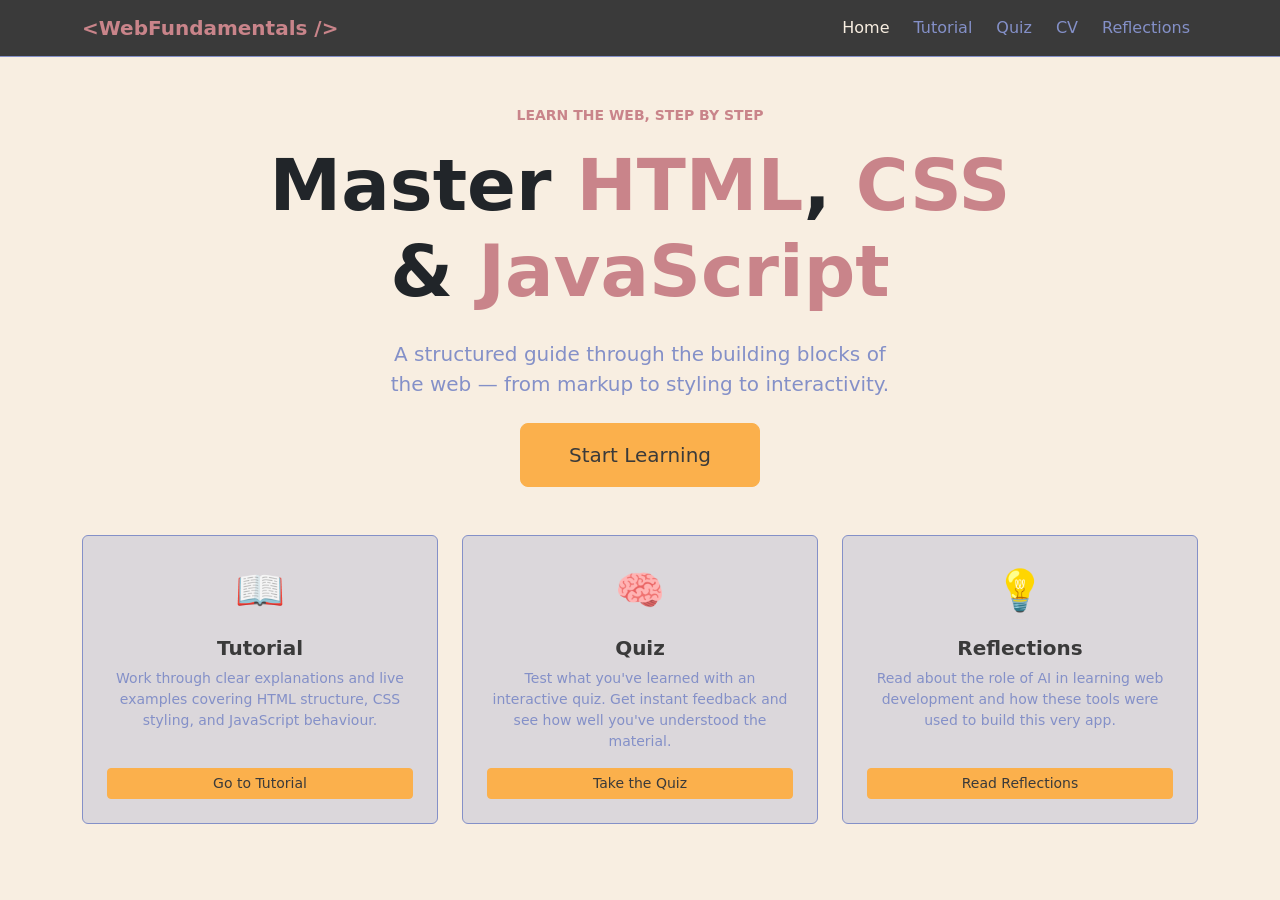
==== index.html @ 0c9282ce "index page" ====
<!DOCTYPE html>
<html lang="en">
<head>
  <meta charset="UTF-8">
  <meta name="viewport" content="width=device-width, initial-scale=1.0">
  <title>Web Fundamentals</title>
  <link href="https://cdn.jsdelivr.net/npm/bootstrap@5.3.0/dist/css/bootstrap.min.css" rel="stylesheet">
  <link rel="stylesheet" href="css/styles.css">
</head>
<body>

  <!-- Navbar -->
  <nav class="navbar navbar-expand-lg navbar-dark bg-dark border-bottom border-secondary">
    <div class="container">
      <a class="navbar-brand text-info fw-bold" href="index.html">&lt;WebFundamentals /&gt;</a>
      <button class="navbar-toggler" type="button" data-bs-toggle="collapse" data-bs-target="#navMenu"
        aria-controls="navMenu" aria-expanded="false" aria-label="Toggle navigation">
        <span class="navbar-toggler-icon"></span>
      </button>
      <div class="collapse navbar-collapse" id="navMenu">
        <ul class="navbar-nav ms-auto gap-2">
          <li class="nav-item"><a class="nav-link active text-light" href="index.html">Home</a></li>
          <li class="nav-item"><a class="nav-link text-secondary" href="tutorial.html">Tutorial</a></li>
          <li class="nav-item"><a class="nav-link text-secondary" href="quiz.html">Quiz</a></li>
          <li class="nav-item"><a class="nav-link text-secondary" href="cv.html">CV</a></li>
          <li class="nav-item"><a class="nav-link text-secondary" href="reflections.html">Reflections</a></li>
        </ul>
      </div>
    </div>
  </nav>

  <!-- Hero -->
  <section class="d-flex align-items-center justify-content-center text-center py-5">
    <div class="container">
      <p class="text-info text-uppercase fw-semibold small mb-3 ls-wide">Learn the web, step by step</p>
      <h1 class="display-2 fw-bold mb-4">
        Master <span class="text-info">HTML</span>, <span class="text-info">CSS</span><br>
        &amp; <span class="text-info">JavaScript</span>
      </h1>
      <p class="lead text-secondary mx-auto mb-4" style="max-width: 520px;">
        A structured guide through the building blocks of the web — from markup to styling to interactivity.
      </p>
      <a href="tutorial.html" class="btn btn-primary btn-lg px-5 py-3">Start Learning</a>
    </div>
  </section>

  <!-- Feature cards -->
  <section class="container pb-5">
    <div class="row g-4 justify-content-center">

      <div class="col-md-4">
        <div class="card bg-secondary bg-opacity-25 border-secondary text-dark h-100 p-4 text-center">
          <div class="fs-1 mb-3">📖</div>
          <h5 class="fw-bold mb-2">Tutorial</h5>
          <p class="text-secondary small mb-3">Work through clear explanations and live examples covering HTML structure, CSS styling, and JavaScript behaviour.</p>
          <a href="tutorial.html" class="btn btn-sm btn-primary mt-auto">Go to Tutorial</a>
        </div>
      </div>

      <div class="col-md-4">
        <div class="card bg-secondary bg-opacity-25 border-secondary text-dark h-100 p-4 text-center">
          <div class="fs-1 mb-3">🧠</div>
          <h5 class="fw-bold mb-2">Quiz</h5>
          <p class="text-secondary small mb-3">Test what you've learned with an interactive quiz. Get instant feedback and see how well you've understood the material.</p>
          <a href="quiz.html" class="btn btn-sm btn-primary mt-auto">Take the Quiz</a>
        </div>
      </div>

      <div class="col-md-4">
        <div class="card bg-secondary bg-opacity-25 border-secondary text-dark h-100 p-4 text-center">
          <div class="fs-1 mb-3">💡</div>
          <h5 class="fw-bold mb-2">Reflections</h5>
          <p class="text-secondary small mb-3">Read about the role of AI in learning web development and how these tools were used to build this very app.</p>
          <a href="reflections.html" class="btn btn-sm btn-primary mt-auto">Read Reflections</a>
        </div>
      </div>

    </div>
  </section>

  <script src="https://cdn.jsdelivr.net/npm/bootstrap@5.3.0/dist/js/bootstrap.bundle.min.js"></script>
</body>
</html>
---- css/styles.css ----
:root {
  /* amber orange */
  --bs-primary: #FBB04C;
  --bs-primary-rgb: 251, 176, 76;

  /* periwinkle */
  --bs-secondary: #8490C8;
  --bs-secondary-rgb: 132, 144, 200;

  /* plant green */
  --bs-success: #6B8F5E;
  --bs-success-rgb: 107, 143, 94;

  /* warning — slightly deeper amber */
  --bs-warning: #E8952A;
  --bs-warning-rgb: 232, 149, 42;

  /* dusty pink for danger */
  --bs-danger: #C9848A;
  --bs-danger-rgb: 201, 132, 138;

  /* dusty pink for info too */
  --bs-info: #C9848A;
  --bs-info-rgb: 201, 132, 138;

  /* cream */
  --bs-light: #F8EEE1;
  --bs-light-rgb: 248, 238, 225;

  /* charcoal */
  --bs-dark: #3A3A3A;
  --bs-dark-rgb: 58, 58, 58;

  /* body */
  --bs-body-bg: #F8EEE1;
  /* --bs-body-color: #3A3A3A; */

  /* links */
  --bs-link-color: #FBB04C;
  --bs-link-color-rgb: 251, 176, 76;
  --bs-link-hover-color: #d9922a;

  /* borders */
  /* --bs-border-color: #E8DCCB; */

  /* surfaces */
  /* --bs-emphasis-color: #1F1F1F; */
  /* --bs-tertiary-bg: #F2E6D4; */
}

.btn-primary {
  background-color: #FBB04C;
  border-color: #FBB04C;
  color: #3A3A3A;
}

.btn-primary:hover,
.btn-primary:focus,
.btn-primary:active {
  background-color: #d9922a;
  border-color: #d9922a;
  color: #3A3A3A;
}

.btn-secondary {
  background-color: #8490C8;
  border-color: #8490C8;
  color: #F8EEE1;
}

.btn-secondary:hover,
.btn-secondary:focus,
.btn-secondary:active {
  background-color: #6470B0;
  border-color: #6470B0;
  color: #F8EEE1;
}
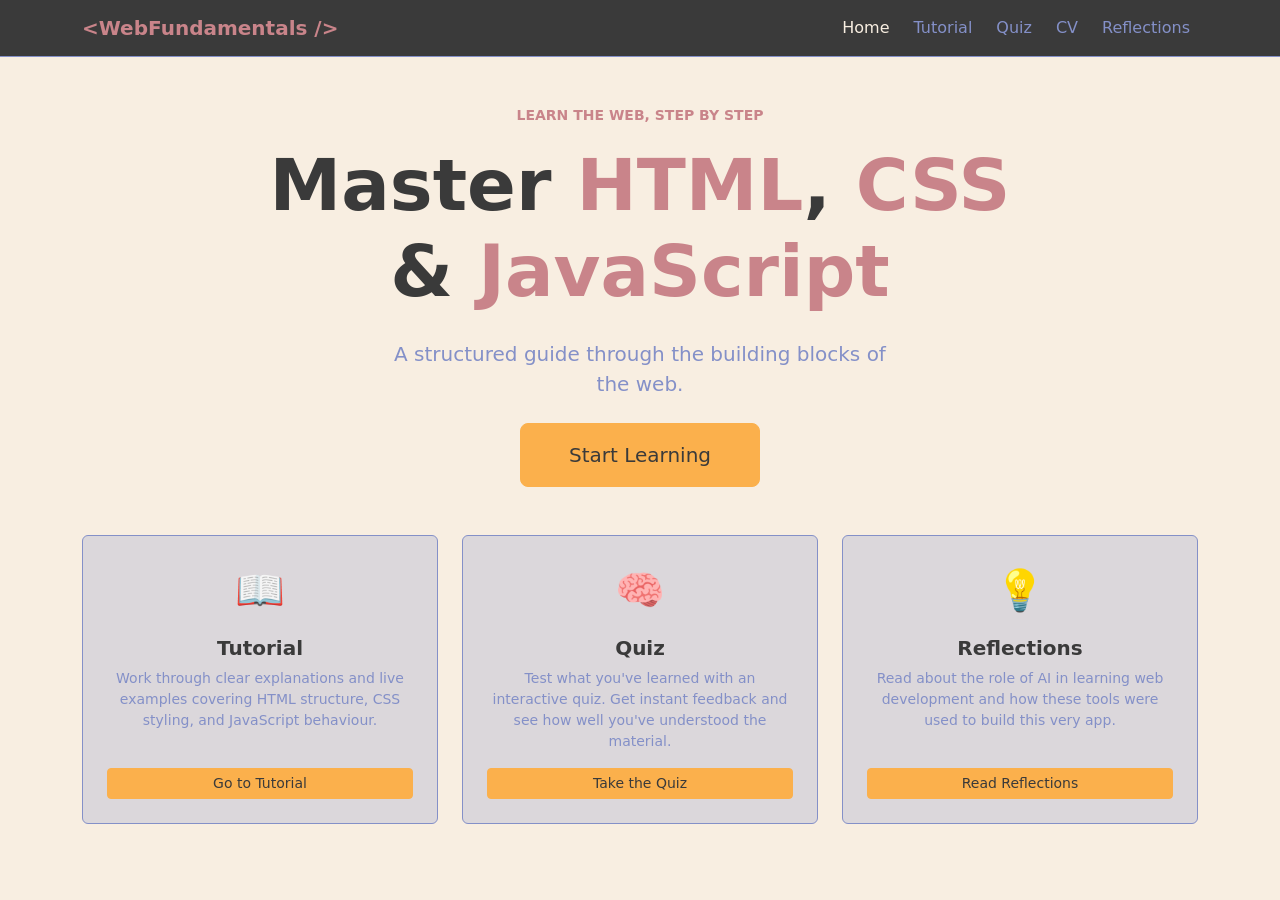
==== commit 0f57dcd1: "nav bar on all pages" ====
--- a/index.html
+++ b/index.html
@@ -38,7 +38,7 @@
         &amp; <span class="text-info">JavaScript</span>
       </h1>
       <p class="lead text-secondary mx-auto mb-4" style="max-width: 520px;">
-        A structured guide through the building blocks of the web — from markup to styling to interactivity.
+        A structured guide through the building blocks of the web.
       </p>
       <a href="tutorial.html" class="btn btn-primary btn-lg px-5 py-3">Start Learning</a>
     </div>
--- a/css/styles.css
+++ b/css/styles.css
@@ -33,19 +33,12 @@
 
   /* body */
   --bs-body-bg: #F8EEE1;
-  /* --bs-body-color: #3A3A3A; */
+  --bs-body-color: #3A3A3A;
 
   /* links */
   --bs-link-color: #FBB04C;
   --bs-link-color-rgb: 251, 176, 76;
   --bs-link-hover-color: #d9922a;
-
-  /* borders */
-  /* --bs-border-color: #E8DCCB; */
-
-  /* surfaces */
-  /* --bs-emphasis-color: #1F1F1F; */
-  /* --bs-tertiary-bg: #F2E6D4; */
 }
 
 .btn-primary {
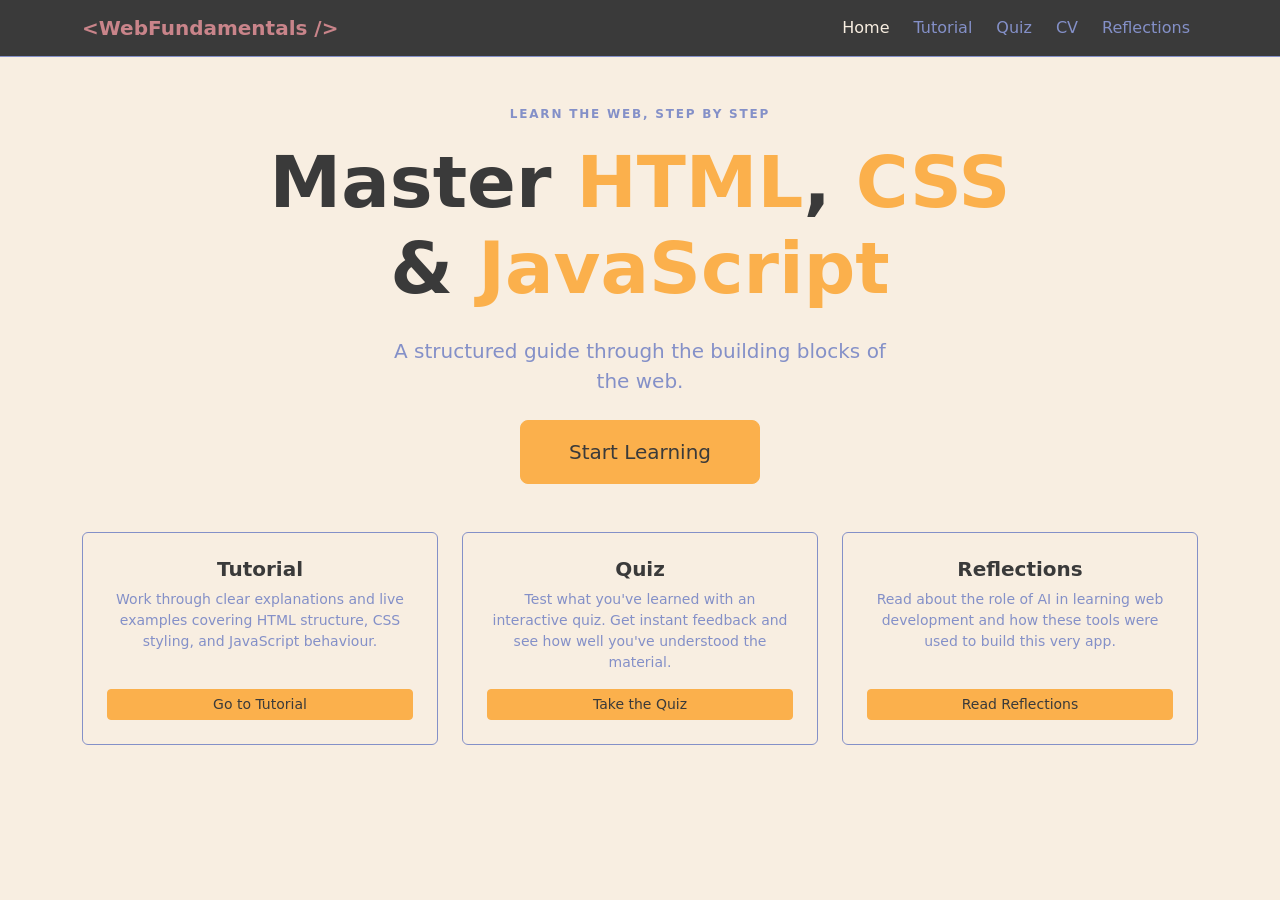
==== commit f7523036: "make index page more cohesive" ====
--- a/index.html
+++ b/index.html
@@ -1,83 +1,80 @@
 <!DOCTYPE html>
 <html lang="en">
-<head>
-  <meta charset="UTF-8">
-  <meta name="viewport" content="width=device-width, initial-scale=1.0">
-  <title>Web Fundamentals</title>
-  <link href="https://cdn.jsdelivr.net/npm/bootstrap@5.3.0/dist/css/bootstrap.min.css" rel="stylesheet">
-  <link rel="stylesheet" href="css/styles.css">
-</head>
-<body>
+  <head>
+    <meta charset="UTF-8">
+    <meta name="viewport" content="width=device-width, initial-scale=1.0">
+    <title>Web Fundamentals</title>
+    <link href="https://cdn.jsdelivr.net/npm/bootstrap@5.3.0/dist/css/bootstrap.min.css" rel="stylesheet">
+    <link rel="stylesheet" href="css/styles.css">
+  </head>
+  <body>
 
-  <!-- Navbar -->
-  <nav class="navbar navbar-expand-lg navbar-dark bg-dark border-bottom border-secondary">
-    <div class="container">
-      <a class="navbar-brand text-info fw-bold" href="index.html">&lt;WebFundamentals /&gt;</a>
-      <button class="navbar-toggler" type="button" data-bs-toggle="collapse" data-bs-target="#navMenu"
-        aria-controls="navMenu" aria-expanded="false" aria-label="Toggle navigation">
-        <span class="navbar-toggler-icon"></span>
-      </button>
-      <div class="collapse navbar-collapse" id="navMenu">
-        <ul class="navbar-nav ms-auto gap-2">
-          <li class="nav-item"><a class="nav-link active text-light" href="index.html">Home</a></li>
-          <li class="nav-item"><a class="nav-link text-secondary" href="tutorial.html">Tutorial</a></li>
-          <li class="nav-item"><a class="nav-link text-secondary" href="quiz.html">Quiz</a></li>
-          <li class="nav-item"><a class="nav-link text-secondary" href="cv.html">CV</a></li>
-          <li class="nav-item"><a class="nav-link text-secondary" href="reflections.html">Reflections</a></li>
-        </ul>
-      </div>
-    </div>
-  </nav>
-
-  <!-- Hero -->
-  <section class="d-flex align-items-center justify-content-center text-center py-5">
-    <div class="container">
-      <p class="text-info text-uppercase fw-semibold small mb-3 ls-wide">Learn the web, step by step</p>
-      <h1 class="display-2 fw-bold mb-4">
-        Master <span class="text-info">HTML</span>, <span class="text-info">CSS</span><br>
-        &amp; <span class="text-info">JavaScript</span>
-      </h1>
-      <p class="lead text-secondary mx-auto mb-4" style="max-width: 520px;">
-        A structured guide through the building blocks of the web.
-      </p>
-      <a href="tutorial.html" class="btn btn-primary btn-lg px-5 py-3">Start Learning</a>
-    </div>
-  </section>
-
-  <!-- Feature cards -->
-  <section class="container pb-5">
-    <div class="row g-4 justify-content-center">
-
-      <div class="col-md-4">
-        <div class="card bg-secondary bg-opacity-25 border-secondary text-dark h-100 p-4 text-center">
-          <div class="fs-1 mb-3">📖</div>
-          <h5 class="fw-bold mb-2">Tutorial</h5>
-          <p class="text-secondary small mb-3">Work through clear explanations and live examples covering HTML structure, CSS styling, and JavaScript behaviour.</p>
-          <a href="tutorial.html" class="btn btn-sm btn-primary mt-auto">Go to Tutorial</a>
+    <!-- Navbar -->
+    <nav class="navbar navbar-expand-lg navbar-dark bg-dark border-bottom border-secondary">
+      <div class="container">
+        <a class="navbar-brand text-info fw-bold" href="index.html">&lt;WebFundamentals /&gt;</a>
+        <button class="navbar-toggler" type="button" data-bs-toggle="collapse" data-bs-target="#navMenu"
+          aria-controls="navMenu" aria-expanded="false" aria-label="Toggle navigation">
+          <span class="navbar-toggler-icon"></span>
+        </button>
+        <div class="collapse navbar-collapse" id="navMenu">
+          <ul class="navbar-nav ms-auto gap-2">
+            <li class="nav-item"><a class="nav-link active text-light" href="index.html">Home</a></li>
+            <li class="nav-item"><a class="nav-link text-secondary" href="tutorial.html">Tutorial</a></li>
+            <li class="nav-item"><a class="nav-link text-secondary" href="quiz.html">Quiz</a></li>
+            <li class="nav-item"><a class="nav-link text-secondary" href="cv.html">CV</a></li>
+            <li class="nav-item"><a class="nav-link text-secondary" href="reflections.html">Reflections</a></li>
+          </ul>
         </div>
       </div>
+    </nav>
 
-      <div class="col-md-4">
-        <div class="card bg-secondary bg-opacity-25 border-secondary text-dark h-100 p-4 text-center">
-          <div class="fs-1 mb-3">🧠</div>
-          <h5 class="fw-bold mb-2">Quiz</h5>
-          <p class="text-secondary small mb-3">Test what you've learned with an interactive quiz. Get instant feedback and see how well you've understood the material.</p>
-          <a href="quiz.html" class="btn btn-sm btn-primary mt-auto">Take the Quiz</a>
+    <!-- Hero -->
+    <section class="d-flex align-items-center justify-content-center text-center py-5">
+      <div class="container">
+        <p class="section-label text-secondary mb-3">Learn the web, step by step</p>
+        <h1 class="display-2 fw-bold mb-4">
+          Master <span class="text-primary">HTML</span>, <span class="text-primary">CSS</span><br>
+          &amp; <span class="text-primary">JavaScript</span>
+        </h1>
+        <p class="lead text-secondary mx-auto mb-4" style="max-width: 520px;">
+          A structured guide through the building blocks of the web.
+        </p>
+        <a href="tutorial.html" class="btn btn-primary btn-lg px-5 py-3">Start Learning</a>
+      </div>
+    </section>
+
+    <!-- Feature cards -->
+    <section class="container pb-5">
+      <div class="row g-4 justify-content-center">
+
+        <div class="col-md-4">
+          <div class="card border-secondary h-100 p-4 text-center">
+            <h5 class="fw-bold mb-2">Tutorial</h5>
+            <p class="text-secondary small mb-3">Work through clear explanations and live examples covering HTML structure, CSS styling, and JavaScript behaviour.</p>
+            <a href="tutorial.html" class="btn btn-sm btn-primary mt-auto">Go to Tutorial</a>
+          </div>
         </div>
+
+        <div class="col-md-4">
+          <div class="card border-secondary h-100 p-4 text-center">
+            <h5 class="fw-bold mb-2">Quiz</h5>
+            <p class="text-secondary small mb-3">Test what you've learned with an interactive quiz. Get instant feedback and see how well you've understood the material.</p>
+            <a href="quiz.html" class="btn btn-sm btn-primary mt-auto">Take the Quiz</a>
+          </div>
+        </div>
+
+        <div class="col-md-4">
+          <div class="card border-secondary h-100 p-4 text-center">
+            <h5 class="fw-bold mb-2">Reflections</h5>
+            <p class="text-secondary small mb-3">Read about the role of AI in learning web development and how these tools were used to build this very app.</p>
+            <a href="reflections.html" class="btn btn-sm btn-primary mt-auto">Read Reflections</a>
+          </div>
+        </div>
+
       </div>
+    </section>
 
-      <div class="col-md-4">
-        <div class="card bg-secondary bg-opacity-25 border-secondary text-dark h-100 p-4 text-center">
-          <div class="fs-1 mb-3">💡</div>
-          <h5 class="fw-bold mb-2">Reflections</h5>
-          <p class="text-secondary small mb-3">Read about the role of AI in learning web development and how these tools were used to build this very app.</p>
-          <a href="reflections.html" class="btn btn-sm btn-primary mt-auto">Read Reflections</a>
-        </div>
-      </div>
-
-    </div>
-  </section>
-
-  <script src="https://cdn.jsdelivr.net/npm/bootstrap@5.3.0/dist/js/bootstrap.bundle.min.js"></script>
-</body>
+    <script src="https://cdn.jsdelivr.net/npm/bootstrap@5.3.0/dist/js/bootstrap.bundle.min.js"></script>
+  </body>
 </html>
--- a/css/styles.css
+++ b/css/styles.css
@@ -42,29 +42,188 @@
 }
 
 .btn-primary {
-  background-color: #FBB04C;
-  border-color: #FBB04C;
-  color: #3A3A3A;
-}
-
-.btn-primary:hover,
-.btn-primary:focus,
-.btn-primary:active {
-  background-color: #d9922a;
-  border-color: #d9922a;
-  color: #3A3A3A;
+  --bs-btn-bg: #FBB04C;
+  --bs-btn-border-color: #FBB04C;
+  --bs-btn-color: #3A3A3A;
+  --bs-btn-hover-bg: #d9922a;
+  --bs-btn-hover-border-color: #d9922a;
+  --bs-btn-hover-color: #3A3A3A;
+  --bs-btn-active-bg: #d9922a;
+  --bs-btn-active-border-color: #d9922a;
+  --bs-btn-active-color: #3A3A3A;
 }
 
 .btn-secondary {
+  --bs-btn-bg: #8490C8;
+  --bs-btn-border-color: #8490C8;
+  --bs-btn-color: #F8EEE1;
+  --bs-btn-hover-bg: #6470B0;
+  --bs-btn-hover-border-color: #6470B0;
+  --bs-btn-hover-color: #F8EEE1;
+  --bs-btn-active-bg: #6470B0;
+  --bs-btn-active-border-color: #6470B0;
+  --bs-btn-active-color: #F8EEE1;
+}
+
+/* ── Shared label style ─────────────────────────────────────── */
+.section-label {
+  font-size: 0.75rem;
+  letter-spacing: 0.15em;
+  text-transform: uppercase;
+  font-weight: 600;
+}
+
+/* ── Code blocks ────────────────────────────────────────────── */
+pre {
+  background-color: #2e2e2e;
+  color: #f8f8f2;
+  border-radius: 8px;
+  padding: 1.25rem;
+  font-size: 0.875rem;
+  overflow-x: auto;
+}
+
+code {
+  font-family: 'Courier New', Courier, monospace;
+}
+
+.code-comment { color: #75715e; }
+.code-tag     { color: #f92672; }
+.code-attr    { color: #a6e22e; }
+.code-string  { color: #e6db74; }
+.code-prop    { color: #66d9ef; }
+.code-value   { color: #ae81ff; }
+.code-fn      { color: #a6e22e; }
+.code-kw      { color: #f92672; }
+
+/* ── Live CSS demo preview ──────────────────────────────────── */
+.demo-preview {
+  border: 2px solid var(--bs-secondary);
+  border-radius: 8px;
+  min-height: 140px;
+  display: flex;
+  align-items: center;
+  justify-content: center;
+  background: #fff;
+}
+
+/* ── Live CSS editor textarea ───────────────────────────────── */
+textarea.demo-css {
+  font-family: 'Courier New', Courier, monospace;
+  font-size: 0.8rem;
+  background-color: #2e2e2e;
+  color: #f8f8f2;
+  border: 1px solid #555;
+  border-radius: 6px;
+  resize: vertical;
+}
+
+/* ── Quiz answer options ────────────────────────────────────── */
+.form-check-input[type="radio"] {
+  border-color: #8490C8;
+  border-width: 2px;
+}
+
+.form-check-input[type="radio"]:checked {
   background-color: #8490C8;
   border-color: #8490C8;
-  color: #F8EEE1;
-}
-
-.btn-secondary:hover,
-.btn-secondary:focus,
-.btn-secondary:active {
-  background-color: #6470B0;
-  border-color: #6470B0;
-  color: #F8EEE1;
-}
+}
+
+.form-check.mb-2 {
+  padding: 0.5rem 0.75rem 0.5rem 2rem;
+  border-radius: 6px;
+  cursor: pointer;
+  transition: background-color 0.15s;
+}
+
+.form-check.mb-2:hover {
+  background-color: rgba(132, 144, 200, 0.15);
+}
+
+/* ── Reflections prompt quote ───────────────────────────────── */
+.cv-quote {
+  border-left: 3px solid var(--bs-secondary);
+  padding: 0.5rem 1rem;
+  background-color: rgba(132, 144, 200, 0.08);
+  border-radius: 0 4px 4px 0;
+  font-style: italic;
+}
+
+/* ── Tutorial table of contents ─────────────────────────────── */
+@media (min-width: 992px) {
+  .toc-sticky {
+    position: sticky;
+    top: 1.5rem;
+  }
+}
+
+.toc-link {
+  display: block;
+  padding: 0.3rem 0.75rem;
+  font-size: 0.875rem;
+  color: var(--bs-body-color);
+  text-decoration: none;
+  border-left: 3px solid transparent;
+  transition: border-color 0.2s, color 0.2s;
+}
+
+.toc-link:hover {
+  border-left-color: #FBB04C;
+  color: #FBB04C;
+}
+
+.toc-link.active {
+  border-left-color: #FBB04C;
+  color: #FBB04C;
+  font-weight: 600;
+}
+
+/* ── Headshot ────────────────────────────────────────────────── */
+.cv-headshot {
+  width: 120px;
+  height: 120px;
+  object-fit: cover;
+  border: 3px solid var(--bs-secondary);
+}
+
+/* ── Contact links ───────────────────────────────────────────── */
+.cv-contact a {
+  font-size: 0.875rem;
+  color: var(--bs-body-color);
+  text-decoration: none;
+}
+
+.cv-contact a:hover {
+  color: var(--bs-primary);
+}
+
+/* ── Date badge ──────────────────────────────────────────────── */
+.cv-date {
+  font-size: 0.7rem;
+  font-weight: 500;
+  white-space: nowrap;
+}
+
+/* ── Skill badges ────────────────────────────────────────────── */
+.cv-skill-badge {
+  background-color: rgba(132, 144, 200, 0.15);
+  color: var(--bs-body-color);
+  border: 1px solid rgba(132, 144, 200, 0.4);
+  font-weight: 500;
+  font-size: 0.75rem;
+  opacity: 0;
+  animation: badge-in 0.3s ease forwards;
+}
+
+@keyframes badge-in {
+  from { opacity: 0; transform: translateY(4px); }
+  to   { opacity: 1; transform: translateY(0); }
+}
+
+/* ── Print styles ────────────────────────────────────────────── */
+@media print {
+  nav, #print-btn, #references { display: none !important; }
+  .card { border: 1px solid #ccc !important; }
+  a { color: inherit; text-decoration: none; }
+  main { max-width: 100% !important; }
+}
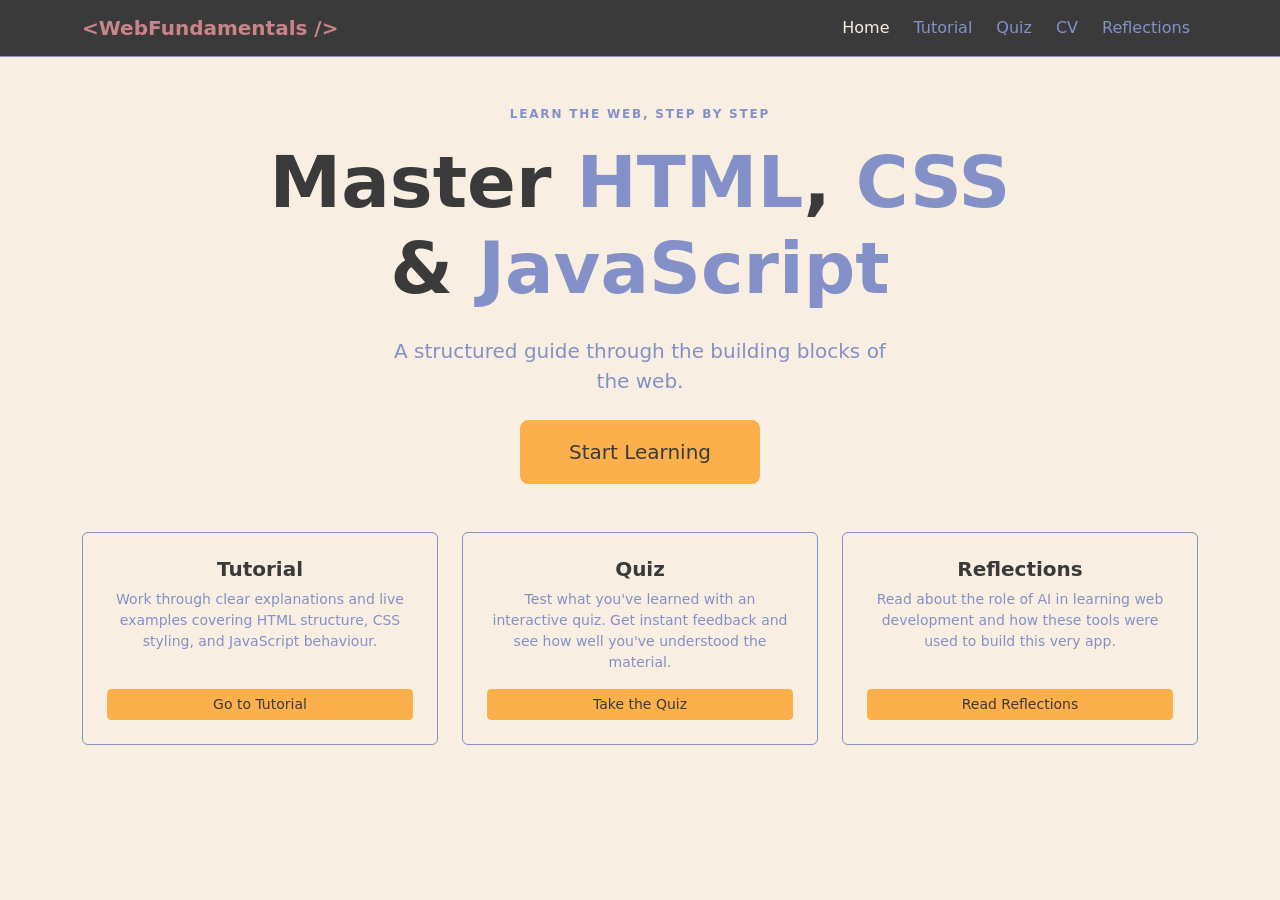
==== commit 4b67cd5d: "hero text periwinkle" ====
--- a/index.html
+++ b/index.html
@@ -34,8 +34,8 @@
       <div class="container">
         <p class="section-label text-secondary mb-3">Learn the web, step by step</p>
         <h1 class="display-2 fw-bold mb-4">
-          Master <span class="text-primary">HTML</span>, <span class="text-primary">CSS</span><br>
-          &amp; <span class="text-primary">JavaScript</span>
+          Master <span class="text-secondary">HTML</span>, <span class="text-secondary">CSS</span><br>
+          &amp; <span class="text-secondary">JavaScript</span>
         </h1>
         <p class="lead text-secondary mx-auto mb-4" style="max-width: 520px;">
           A structured guide through the building blocks of the web.
